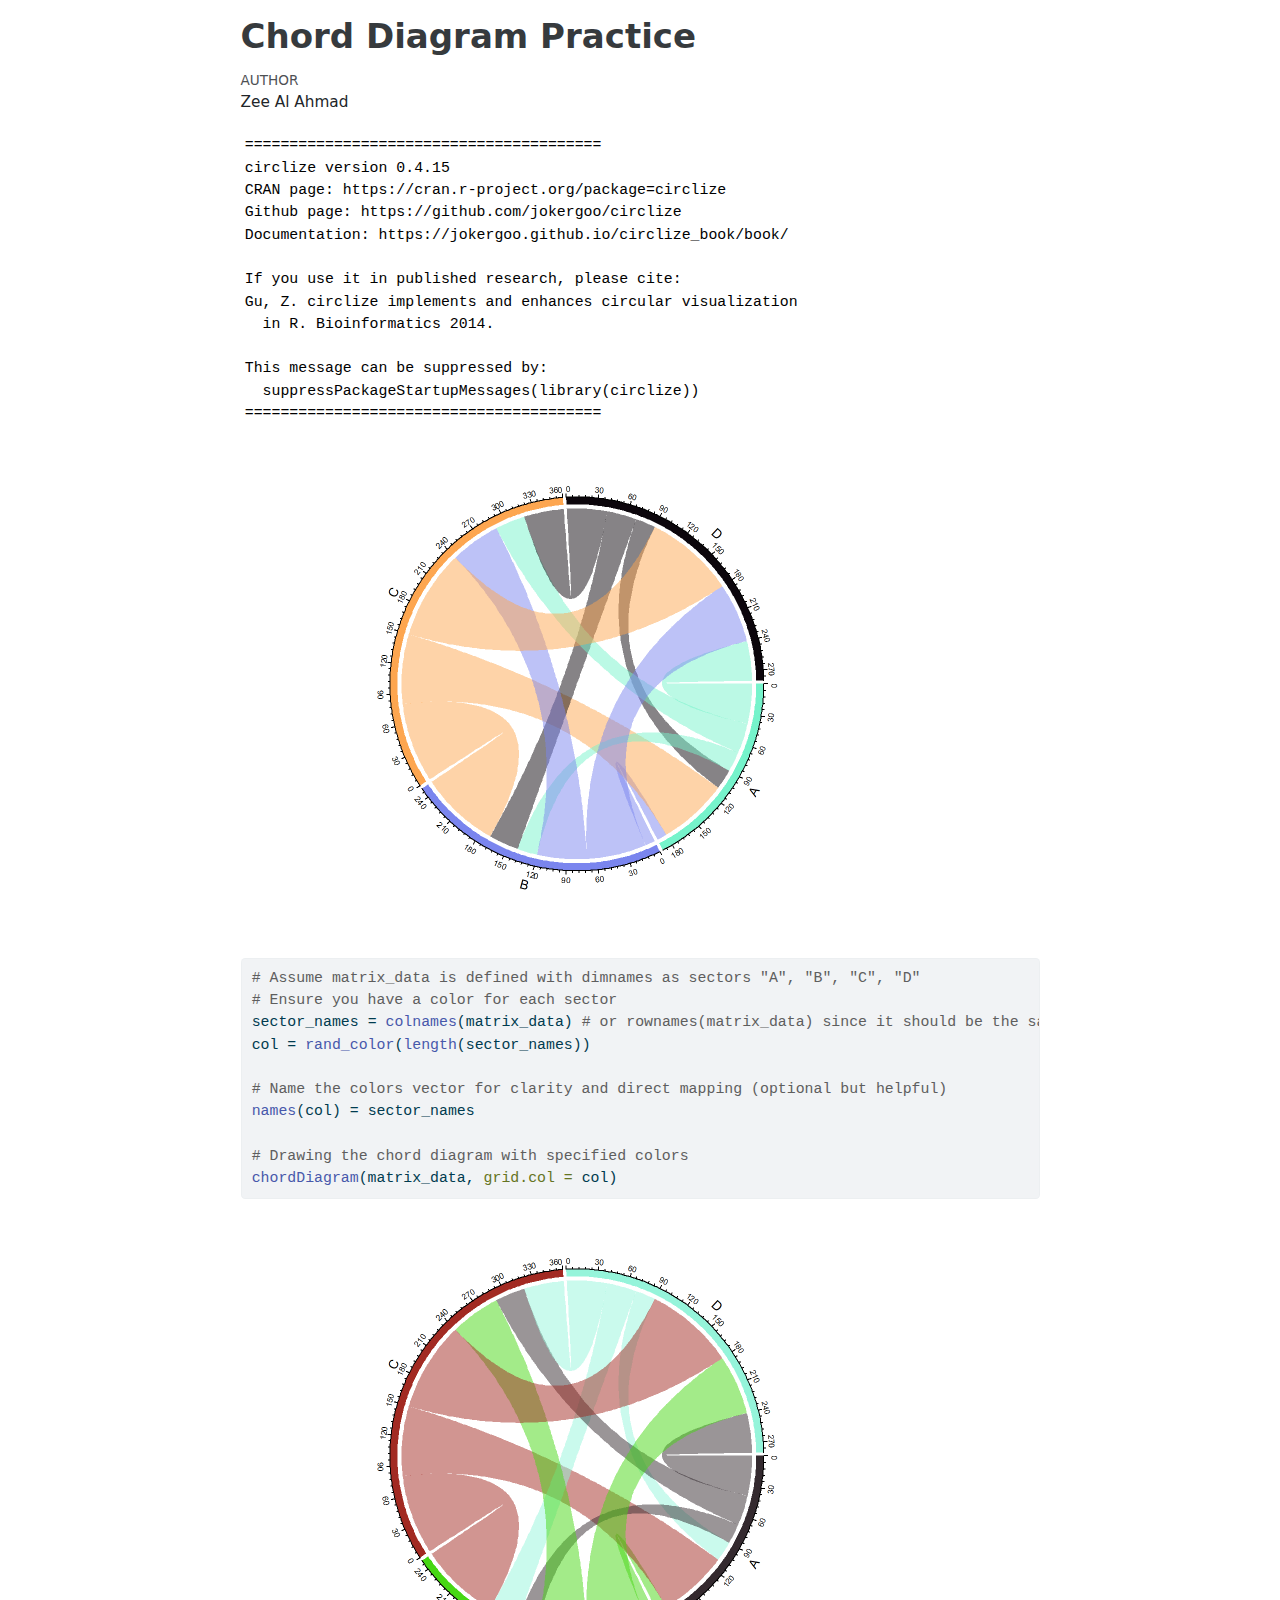
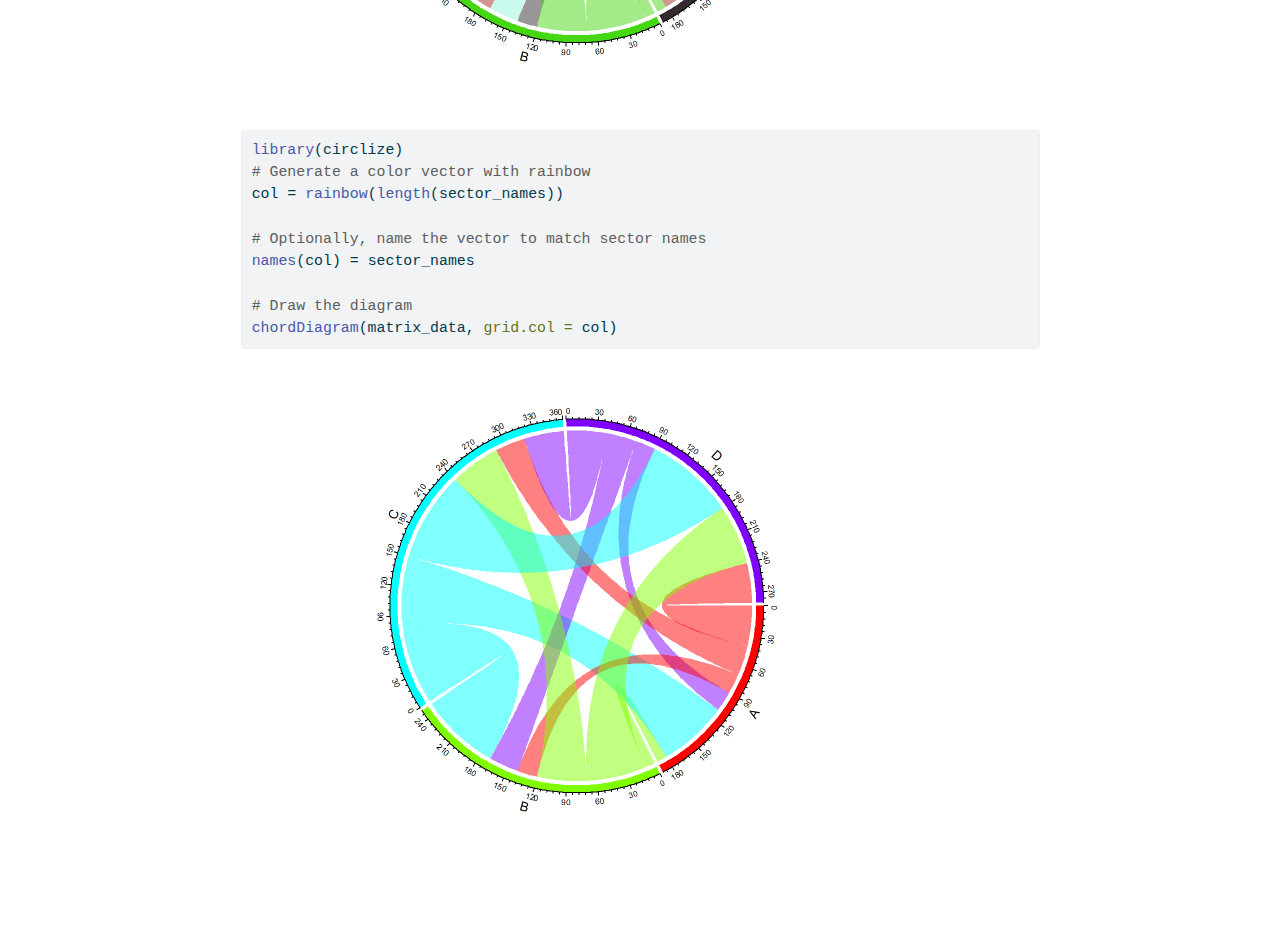
==== Chord Diagram Practice.html @ 1517ae0a "html thing." ====
<!DOCTYPE html>
<html xmlns="http://www.w3.org/1999/xhtml" lang="en" xml:lang="en"><head>

<meta charset="utf-8">
<meta name="generator" content="quarto-1.3.450">

<meta name="viewport" content="width=device-width, initial-scale=1.0, user-scalable=yes">

<meta name="author" content="Zee Al Ahmad">

<title>Chord Diagram Practice</title>
<style>
code{white-space: pre-wrap;}
span.smallcaps{font-variant: small-caps;}
div.columns{display: flex; gap: min(4vw, 1.5em);}
div.column{flex: auto; overflow-x: auto;}
div.hanging-indent{margin-left: 1.5em; text-indent: -1.5em;}
ul.task-list{list-style: none;}
ul.task-list li input[type="checkbox"] {
  width: 0.8em;
  margin: 0 0.8em 0.2em -1em; /* quarto-specific, see https://github.com/quarto-dev/quarto-cli/issues/4556 */ 
  vertical-align: middle;
}
/* CSS for syntax highlighting */
pre > code.sourceCode { white-space: pre; position: relative; }
pre > code.sourceCode > span { display: inline-block; line-height: 1.25; }
pre > code.sourceCode > span:empty { height: 1.2em; }
.sourceCode { overflow: visible; }
code.sourceCode > span { color: inherit; text-decoration: inherit; }
div.sourceCode { margin: 1em 0; }
pre.sourceCode { margin: 0; }
@media screen {
div.sourceCode { overflow: auto; }
}
@media print {
pre > code.sourceCode { white-space: pre-wrap; }
pre > code.sourceCode > span { text-indent: -5em; padding-left: 5em; }
}
pre.numberSource code
  { counter-reset: source-line 0; }
pre.numberSource code > span
  { position: relative; left: -4em; counter-increment: source-line; }
pre.numberSource code > span > a:first-child::before
  { content: counter(source-line);
    position: relative; left: -1em; text-align: right; vertical-align: baseline;
    border: none; display: inline-block;
    -webkit-touch-callout: none; -webkit-user-select: none;
    -khtml-user-select: none; -moz-user-select: none;
    -ms-user-select: none; user-select: none;
    padding: 0 4px; width: 4em;
  }
pre.numberSource { margin-left: 3em;  padding-left: 4px; }
div.sourceCode
  {   }
@media screen {
pre > code.sourceCode > span > a:first-child::before { text-decoration: underline; }
}
</style>


<script src="Chord Diagram Practice_files/libs/clipboard/clipboard.min.js"></script>
<script src="Chord Diagram Practice_files/libs/quarto-html/quarto.js"></script>
<script src="Chord Diagram Practice_files/libs/quarto-html/popper.min.js"></script>
<script src="Chord Diagram Practice_files/libs/quarto-html/tippy.umd.min.js"></script>
<script src="Chord Diagram Practice_files/libs/quarto-html/anchor.min.js"></script>
<link href="Chord Diagram Practice_files/libs/quarto-html/tippy.css" rel="stylesheet">
<link href="Chord Diagram Practice_files/libs/quarto-html/quarto-syntax-highlighting.css" rel="stylesheet" id="quarto-text-highlighting-styles">
<script src="Chord Diagram Practice_files/libs/bootstrap/bootstrap.min.js"></script>
<link href="Chord Diagram Practice_files/libs/bootstrap/bootstrap-icons.css" rel="stylesheet">
<link href="Chord Diagram Practice_files/libs/bootstrap/bootstrap.min.css" rel="stylesheet" id="quarto-bootstrap" data-mode="light">


</head>

<body class="fullcontent">

<div id="quarto-content" class="page-columns page-rows-contents page-layout-article">

<main class="content" id="quarto-document-content">

<header id="title-block-header" class="quarto-title-block default">
<div class="quarto-title">
<h1 class="title">Chord Diagram Practice</h1>
</div>



<div class="quarto-title-meta">

    <div>
    <div class="quarto-title-meta-heading">Author</div>
    <div class="quarto-title-meta-contents">
             <p>Zee Al Ahmad </p>
          </div>
  </div>
    
  
    
  </div>
  

</header>

<div class="cell">
<div class="cell-output cell-output-stderr">
<pre><code>========================================
circlize version 0.4.15
CRAN page: https://cran.r-project.org/package=circlize
Github page: https://github.com/jokergoo/circlize
Documentation: https://jokergoo.github.io/circlize_book/book/

If you use it in published research, please cite:
Gu, Z. circlize implements and enhances circular visualization
  in R. Bioinformatics 2014.

This message can be suppressed by:
  suppressPackageStartupMessages(library(circlize))
========================================</code></pre>
</div>
<div class="cell-output-display">
<p><img src="Chord-Diagram-Practice_files/figure-html/unnamed-chunk-1-1.png" class="img-fluid" width="672"></p>
</div>
</div>
<div class="cell">
<div class="sourceCode cell-code" id="cb2"><pre class="sourceCode r code-with-copy"><code class="sourceCode r"><span id="cb2-1"><a href="#cb2-1" aria-hidden="true" tabindex="-1"></a><span class="co"># Assume matrix_data is defined with dimnames as sectors "A", "B", "C", "D"</span></span>
<span id="cb2-2"><a href="#cb2-2" aria-hidden="true" tabindex="-1"></a><span class="co"># Ensure you have a color for each sector</span></span>
<span id="cb2-3"><a href="#cb2-3" aria-hidden="true" tabindex="-1"></a>sector_names <span class="ot">=</span> <span class="fu">colnames</span>(matrix_data) <span class="co"># or rownames(matrix_data) since it should be the same</span></span>
<span id="cb2-4"><a href="#cb2-4" aria-hidden="true" tabindex="-1"></a>col <span class="ot">=</span> <span class="fu">rand_color</span>(<span class="fu">length</span>(sector_names))</span>
<span id="cb2-5"><a href="#cb2-5" aria-hidden="true" tabindex="-1"></a></span>
<span id="cb2-6"><a href="#cb2-6" aria-hidden="true" tabindex="-1"></a><span class="co"># Name the colors vector for clarity and direct mapping (optional but helpful)</span></span>
<span id="cb2-7"><a href="#cb2-7" aria-hidden="true" tabindex="-1"></a><span class="fu">names</span>(col) <span class="ot">=</span> sector_names</span>
<span id="cb2-8"><a href="#cb2-8" aria-hidden="true" tabindex="-1"></a></span>
<span id="cb2-9"><a href="#cb2-9" aria-hidden="true" tabindex="-1"></a><span class="co"># Drawing the chord diagram with specified colors</span></span>
<span id="cb2-10"><a href="#cb2-10" aria-hidden="true" tabindex="-1"></a><span class="fu">chordDiagram</span>(matrix_data, <span class="at">grid.col =</span> col)</span></code><button title="Copy to Clipboard" class="code-copy-button"><i class="bi"></i></button></pre></div>
<div class="cell-output-display">
<p><img src="Chord-Diagram-Practice_files/figure-html/unnamed-chunk-2-1.png" class="img-fluid" width="672"></p>
</div>
</div>
<div class="cell">
<div class="sourceCode cell-code" id="cb3"><pre class="sourceCode r code-with-copy"><code class="sourceCode r"><span id="cb3-1"><a href="#cb3-1" aria-hidden="true" tabindex="-1"></a><span class="fu">library</span>(circlize)</span>
<span id="cb3-2"><a href="#cb3-2" aria-hidden="true" tabindex="-1"></a><span class="co"># Generate a color vector with rainbow</span></span>
<span id="cb3-3"><a href="#cb3-3" aria-hidden="true" tabindex="-1"></a>col <span class="ot">=</span> <span class="fu">rainbow</span>(<span class="fu">length</span>(sector_names))</span>
<span id="cb3-4"><a href="#cb3-4" aria-hidden="true" tabindex="-1"></a></span>
<span id="cb3-5"><a href="#cb3-5" aria-hidden="true" tabindex="-1"></a><span class="co"># Optionally, name the vector to match sector names</span></span>
<span id="cb3-6"><a href="#cb3-6" aria-hidden="true" tabindex="-1"></a><span class="fu">names</span>(col) <span class="ot">=</span> sector_names</span>
<span id="cb3-7"><a href="#cb3-7" aria-hidden="true" tabindex="-1"></a></span>
<span id="cb3-8"><a href="#cb3-8" aria-hidden="true" tabindex="-1"></a><span class="co"># Draw the diagram</span></span>
<span id="cb3-9"><a href="#cb3-9" aria-hidden="true" tabindex="-1"></a><span class="fu">chordDiagram</span>(matrix_data, <span class="at">grid.col =</span> col)</span></code><button title="Copy to Clipboard" class="code-copy-button"><i class="bi"></i></button></pre></div>
<div class="cell-output-display">
<p><img src="Chord-Diagram-Practice_files/figure-html/unnamed-chunk-3-1.png" class="img-fluid" width="672"></p>
</div>
</div>

</main>
<!-- /main column -->
<script id="quarto-html-after-body" type="application/javascript">
window.document.addEventListener("DOMContentLoaded", function (event) {
  const toggleBodyColorMode = (bsSheetEl) => {
    const mode = bsSheetEl.getAttribute("data-mode");
    const bodyEl = window.document.querySelector("body");
    if (mode === "dark") {
      bodyEl.classList.add("quarto-dark");
      bodyEl.classList.remove("quarto-light");
    } else {
      bodyEl.classList.add("quarto-light");
      bodyEl.classList.remove("quarto-dark");
    }
  }
  const toggleBodyColorPrimary = () => {
    const bsSheetEl = window.document.querySelector("link#quarto-bootstrap");
    if (bsSheetEl) {
      toggleBodyColorMode(bsSheetEl);
    }
  }
  toggleBodyColorPrimary();  
  const icon = "";
  const anchorJS = new window.AnchorJS();
  anchorJS.options = {
    placement: 'right',
    icon: icon
  };
  anchorJS.add('.anchored');
  const isCodeAnnotation = (el) => {
    for (const clz of el.classList) {
      if (clz.startsWith('code-annotation-')) {                     
        return true;
      }
    }
    return false;
  }
  const clipboard = new window.ClipboardJS('.code-copy-button', {
    text: function(trigger) {
      const codeEl = trigger.previousElementSibling.cloneNode(true);
      for (const childEl of codeEl.children) {
        if (isCodeAnnotation(childEl)) {
          childEl.remove();
        }
      }
      return codeEl.innerText;
    }
  });
  clipboard.on('success', function(e) {
    // button target
    const button = e.trigger;
    // don't keep focus
    button.blur();
    // flash "checked"
    button.classList.add('code-copy-button-checked');
    var currentTitle = button.getAttribute("title");
    button.setAttribute("title", "Copied!");
    let tooltip;
    if (window.bootstrap) {
      button.setAttribute("data-bs-toggle", "tooltip");
      button.setAttribute("data-bs-placement", "left");
      button.setAttribute("data-bs-title", "Copied!");
      tooltip = new bootstrap.Tooltip(button, 
        { trigger: "manual", 
          customClass: "code-copy-button-tooltip",
          offset: [0, -8]});
      tooltip.show();    
    }
    setTimeout(function() {
      if (tooltip) {
        tooltip.hide();
        button.removeAttribute("data-bs-title");
        button.removeAttribute("data-bs-toggle");
        button.removeAttribute("data-bs-placement");
      }
      button.setAttribute("title", currentTitle);
      button.classList.remove('code-copy-button-checked');
    }, 1000);
    // clear code selection
    e.clearSelection();
  });
  function tippyHover(el, contentFn) {
    const config = {
      allowHTML: true,
      content: contentFn,
      maxWidth: 500,
      delay: 100,
      arrow: false,
      appendTo: function(el) {
          return el.parentElement;
      },
      interactive: true,
      interactiveBorder: 10,
      theme: 'quarto',
      placement: 'bottom-start'
    };
    window.tippy(el, config); 
  }
  const noterefs = window.document.querySelectorAll('a[role="doc-noteref"]');
  for (var i=0; i<noterefs.length; i++) {
    const ref = noterefs[i];
    tippyHover(ref, function() {
      // use id or data attribute instead here
      let href = ref.getAttribute('data-footnote-href') || ref.getAttribute('href');
      try { href = new URL(href).hash; } catch {}
      const id = href.replace(/^#\/?/, "");
      const note = window.document.getElementById(id);
      return note.innerHTML;
    });
  }
      let selectedAnnoteEl;
      const selectorForAnnotation = ( cell, annotation) => {
        let cellAttr = 'data-code-cell="' + cell + '"';
        let lineAttr = 'data-code-annotation="' +  annotation + '"';
        const selector = 'span[' + cellAttr + '][' + lineAttr + ']';
        return selector;
      }
      const selectCodeLines = (annoteEl) => {
        const doc = window.document;
        const targetCell = annoteEl.getAttribute("data-target-cell");
        const targetAnnotation = annoteEl.getAttribute("data-target-annotation");
        const annoteSpan = window.document.querySelector(selectorForAnnotation(targetCell, targetAnnotation));
        const lines = annoteSpan.getAttribute("data-code-lines").split(",");
        const lineIds = lines.map((line) => {
          return targetCell + "-" + line;
        })
        let top = null;
        let height = null;
        let parent = null;
        if (lineIds.length > 0) {
            //compute the position of the single el (top and bottom and make a div)
            const el = window.document.getElementById(lineIds[0]);
            top = el.offsetTop;
            height = el.offsetHeight;
            parent = el.parentElement.parentElement;
          if (lineIds.length > 1) {
            const lastEl = window.document.getElementById(lineIds[lineIds.length - 1]);
            const bottom = lastEl.offsetTop + lastEl.offsetHeight;
            height = bottom - top;
          }
          if (top !== null && height !== null && parent !== null) {
            // cook up a div (if necessary) and position it 
            let div = window.document.getElementById("code-annotation-line-highlight");
            if (div === null) {
              div = window.document.createElement("div");
              div.setAttribute("id", "code-annotation-line-highlight");
              div.style.position = 'absolute';
              parent.appendChild(div);
            }
            div.style.top = top - 2 + "px";
            div.style.height = height + 4 + "px";
            let gutterDiv = window.document.getElementById("code-annotation-line-highlight-gutter");
            if (gutterDiv === null) {
              gutterDiv = window.document.createElement("div");
              gutterDiv.setAttribute("id", "code-annotation-line-highlight-gutter");
              gutterDiv.style.position = 'absolute';
              const codeCell = window.document.getElementById(targetCell);
              const gutter = codeCell.querySelector('.code-annotation-gutter');
              gutter.appendChild(gutterDiv);
            }
            gutterDiv.style.top = top - 2 + "px";
            gutterDiv.style.height = height + 4 + "px";
          }
          selectedAnnoteEl = annoteEl;
        }
      };
      const unselectCodeLines = () => {
        const elementsIds = ["code-annotation-line-highlight", "code-annotation-line-highlight-gutter"];
        elementsIds.forEach((elId) => {
          const div = window.document.getElementById(elId);
          if (div) {
            div.remove();
          }
        });
        selectedAnnoteEl = undefined;
      };
      // Attach click handler to the DT
      const annoteDls = window.document.querySelectorAll('dt[data-target-cell]');
      for (const annoteDlNode of annoteDls) {
        annoteDlNode.addEventListener('click', (event) => {
          const clickedEl = event.target;
          if (clickedEl !== selectedAnnoteEl) {
            unselectCodeLines();
            const activeEl = window.document.querySelector('dt[data-target-cell].code-annotation-active');
            if (activeEl) {
              activeEl.classList.remove('code-annotation-active');
            }
            selectCodeLines(clickedEl);
            clickedEl.classList.add('code-annotation-active');
          } else {
            // Unselect the line
            unselectCodeLines();
            clickedEl.classList.remove('code-annotation-active');
          }
        });
      }
  const findCites = (el) => {
    const parentEl = el.parentElement;
    if (parentEl) {
      const cites = parentEl.dataset.cites;
      if (cites) {
        return {
          el,
          cites: cites.split(' ')
        };
      } else {
        return findCites(el.parentElement)
      }
    } else {
      return undefined;
    }
  };
  var bibliorefs = window.document.querySelectorAll('a[role="doc-biblioref"]');
  for (var i=0; i<bibliorefs.length; i++) {
    const ref = bibliorefs[i];
    const citeInfo = findCites(ref);
    if (citeInfo) {
      tippyHover(citeInfo.el, function() {
        var popup = window.document.createElement('div');
        citeInfo.cites.forEach(function(cite) {
          var citeDiv = window.document.createElement('div');
          citeDiv.classList.add('hanging-indent');
          citeDiv.classList.add('csl-entry');
          var biblioDiv = window.document.getElementById('ref-' + cite);
          if (biblioDiv) {
            citeDiv.innerHTML = biblioDiv.innerHTML;
          }
          popup.appendChild(citeDiv);
        });
        return popup.innerHTML;
      });
    }
  }
});
</script>
</div> <!-- /content -->



</body></html>
---- Chord Diagram Practice_files/libs/quarto-html/tippy.css ----
.tippy-box[data-animation=fade][data-state=hidden]{opacity:0}[data-tippy-root]{max-width:calc(100vw - 10px)}.tippy-box{position:relative;background-color:#333;color:#fff;border-radius:4px;font-size:14px;line-height:1.4;white-space:normal;outline:0;transition-property:transform,visibility,opacity}.tippy-box[data-placement^=top]>.tippy-arrow{bottom:0}.tippy-box[data-placement^=top]>.tippy-arrow:before{bottom:-7px;left:0;border-width:8px 8px 0;border-top-color:initial;transform-origin:center top}.tippy-box[data-placement^=bottom]>.tippy-arrow{top:0}.tippy-box[data-placement^=bottom]>.tippy-arrow:before{top:-7px;left:0;border-width:0 8px 8px;border-bottom-color:initial;transform-origin:center bottom}.tippy-box[data-placement^=left]>.tippy-arrow{right:0}.tippy-box[data-placement^=left]>.tippy-arrow:before{border-width:8px 0 8px 8px;border-left-color:initial;right:-7px;transform-origin:center left}.tippy-box[data-placement^=right]>.tippy-arrow{left:0}.tippy-box[data-placement^=right]>.tippy-arrow:before{left:-7px;border-width:8px 8px 8px 0;border-right-color:initial;transform-origin:center right}.tippy-box[data-inertia][data-state=visible]{transition-timing-function:cubic-bezier(.54,1.5,.38,1.11)}.tippy-arrow{width:16px;height:16px;color:#333}.tippy-arrow:before{content:"";position:absolute;border-color:transparent;border-style:solid}.tippy-content{position:relative;padding:5px 9px;z-index:1}
---- Chord Diagram Practice_files/libs/quarto-html/quarto-syntax-highlighting.css ----
/* quarto syntax highlight colors */
:root {
  --quarto-hl-ot-color: #003B4F;
  --quarto-hl-at-color: #657422;
  --quarto-hl-ss-color: #20794D;
  --quarto-hl-an-color: #5E5E5E;
  --quarto-hl-fu-color: #4758AB;
  --quarto-hl-st-color: #20794D;
  --quarto-hl-cf-color: #003B4F;
  --quarto-hl-op-color: #5E5E5E;
  --quarto-hl-er-color: #AD0000;
  --quarto-hl-bn-color: #AD0000;
  --quarto-hl-al-color: #AD0000;
  --quarto-hl-va-color: #111111;
  --quarto-hl-bu-color: inherit;
  --quarto-hl-ex-color: inherit;
  --quarto-hl-pp-color: #AD0000;
  --quarto-hl-in-color: #5E5E5E;
  --quarto-hl-vs-color: #20794D;
  --quarto-hl-wa-color: #5E5E5E;
  --quarto-hl-do-color: #5E5E5E;
  --quarto-hl-im-color: #00769E;
  --quarto-hl-ch-color: #20794D;
  --quarto-hl-dt-color: #AD0000;
  --quarto-hl-fl-color: #AD0000;
  --quarto-hl-co-color: #5E5E5E;
  --quarto-hl-cv-color: #5E5E5E;
  --quarto-hl-cn-color: #8f5902;
  --quarto-hl-sc-color: #5E5E5E;
  --quarto-hl-dv-color: #AD0000;
  --quarto-hl-kw-color: #003B4F;
}

/* other quarto variables */
:root {
  --quarto-font-monospace: SFMono-Regular, Menlo, Monaco, Consolas, "Liberation Mono", "Courier New", monospace;
}

pre > code.sourceCode > span {
  color: #003B4F;
}

code span {
  color: #003B4F;
}

code.sourceCode > span {
  color: #003B4F;
}

div.sourceCode,
div.sourceCode pre.sourceCode {
  color: #003B4F;
}

code span.ot {
  color: #003B4F;
  font-style: inherit;
}

code span.at {
  color: #657422;
  font-style: inherit;
}

code span.ss {
  color: #20794D;
  font-style: inherit;
}

code span.an {
  color: #5E5E5E;
  font-style: inherit;
}

code span.fu {
  color: #4758AB;
  font-style: inherit;
}

code span.st {
  color: #20794D;
  font-style: inherit;
}

code span.cf {
  color: #003B4F;
  font-style: inherit;
}

code span.op {
  color: #5E5E5E;
  font-style: inherit;
}

code span.er {
  color: #AD0000;
  font-style: inherit;
}

code span.bn {
  color: #AD0000;
  font-style: inherit;
}

code span.al {
  color: #AD0000;
  font-style: inherit;
}

code span.va {
  color: #111111;
  font-style: inherit;
}

code span.bu {
  font-style: inherit;
}

code span.ex {
  font-style: inherit;
}

code span.pp {
  color: #AD0000;
  font-style: inherit;
}

code span.in {
  color: #5E5E5E;
  font-style: inherit;
}

code span.vs {
  color: #20794D;
  font-style: inherit;
}

code span.wa {
  color: #5E5E5E;
  font-style: italic;
}

code span.do {
  color: #5E5E5E;
  font-style: italic;
}

code span.im {
  color: #00769E;
  font-style: inherit;
}

code span.ch {
  color: #20794D;
  font-style: inherit;
}

code span.dt {
  color: #AD0000;
  font-style: inherit;
}

code span.fl {
  color: #AD0000;
  font-style: inherit;
}

code span.co {
  color: #5E5E5E;
  font-style: inherit;
}

code span.cv {
  color: #5E5E5E;
  font-style: italic;
}

code span.cn {
  color: #8f5902;
  font-style: inherit;
}

code span.sc {
  color: #5E5E5E;
  font-style: inherit;
}

code span.dv {
  color: #AD0000;
  font-style: inherit;
}

code span.kw {
  color: #003B4F;
  font-style: inherit;
}

.prevent-inlining {
  content: "</";
}

/*# sourceMappingURL=debc5d5d77c3f9108843748ff7464032.css.map */
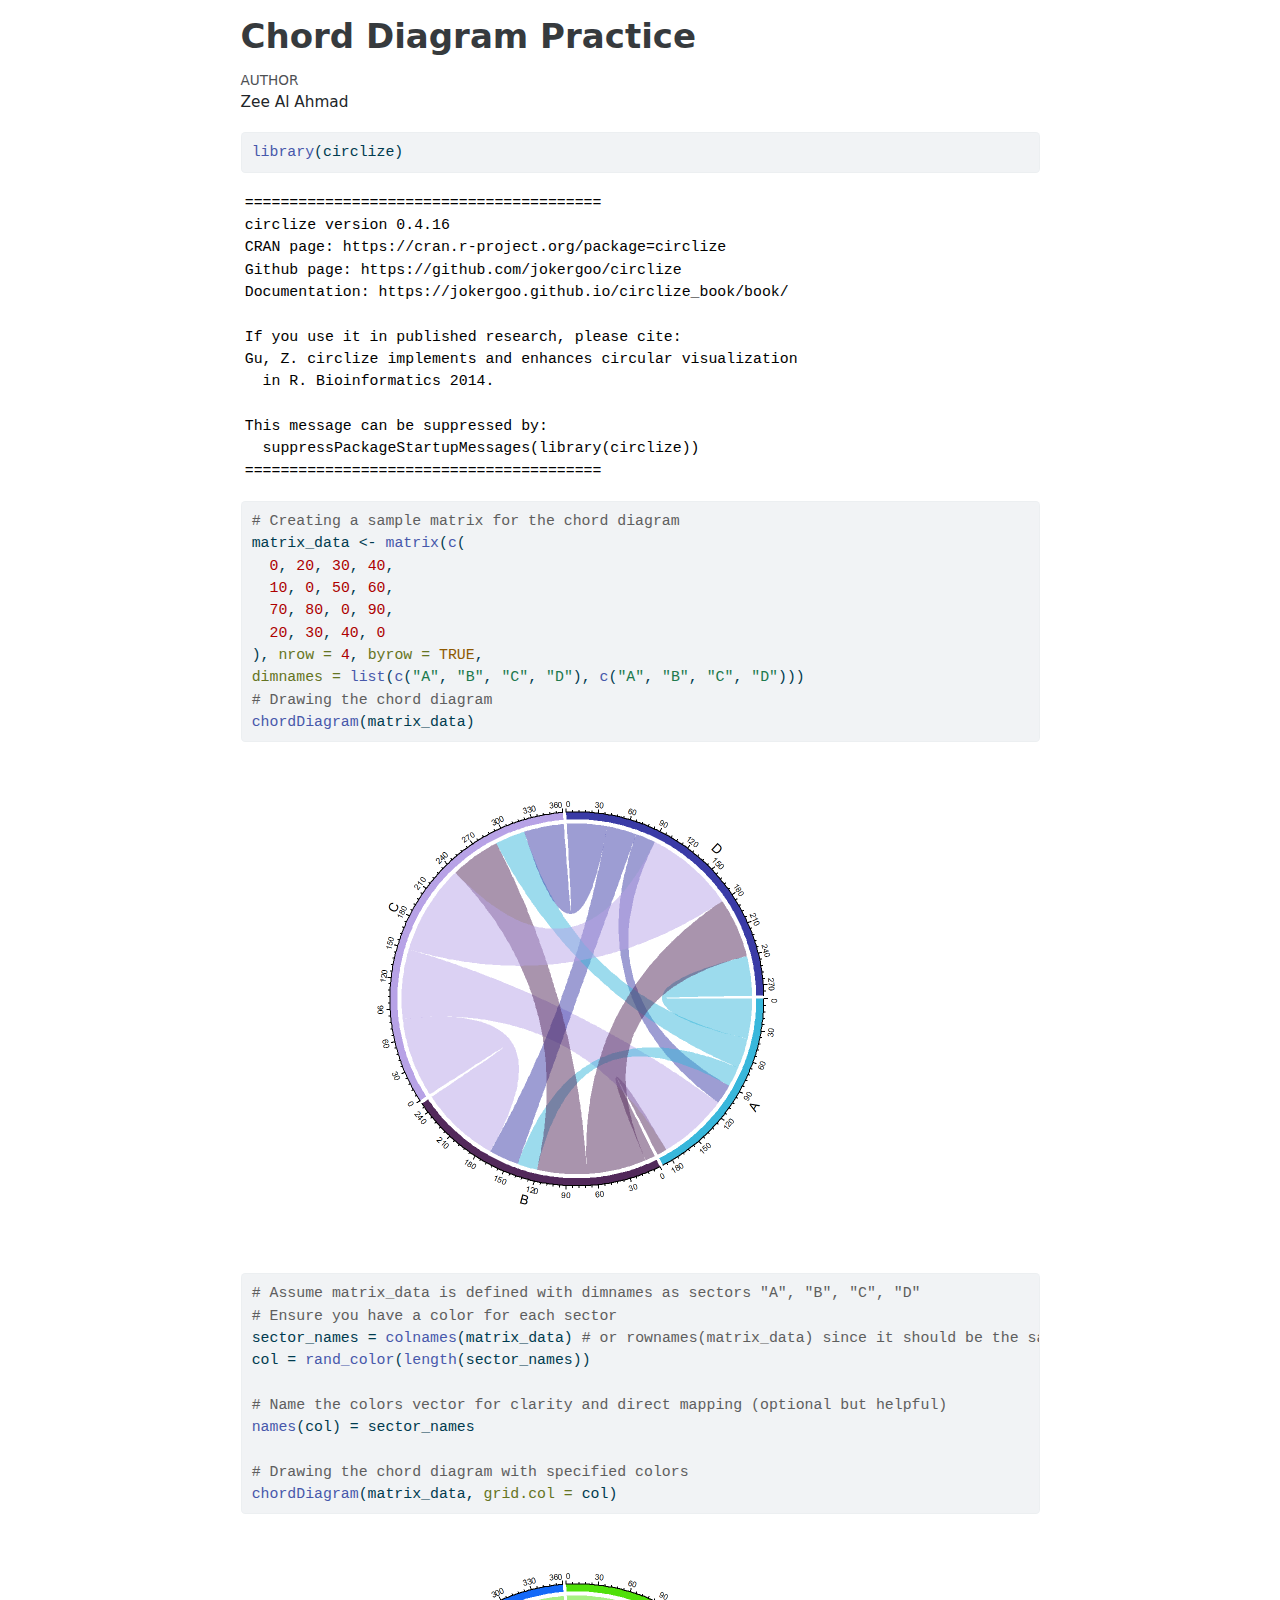
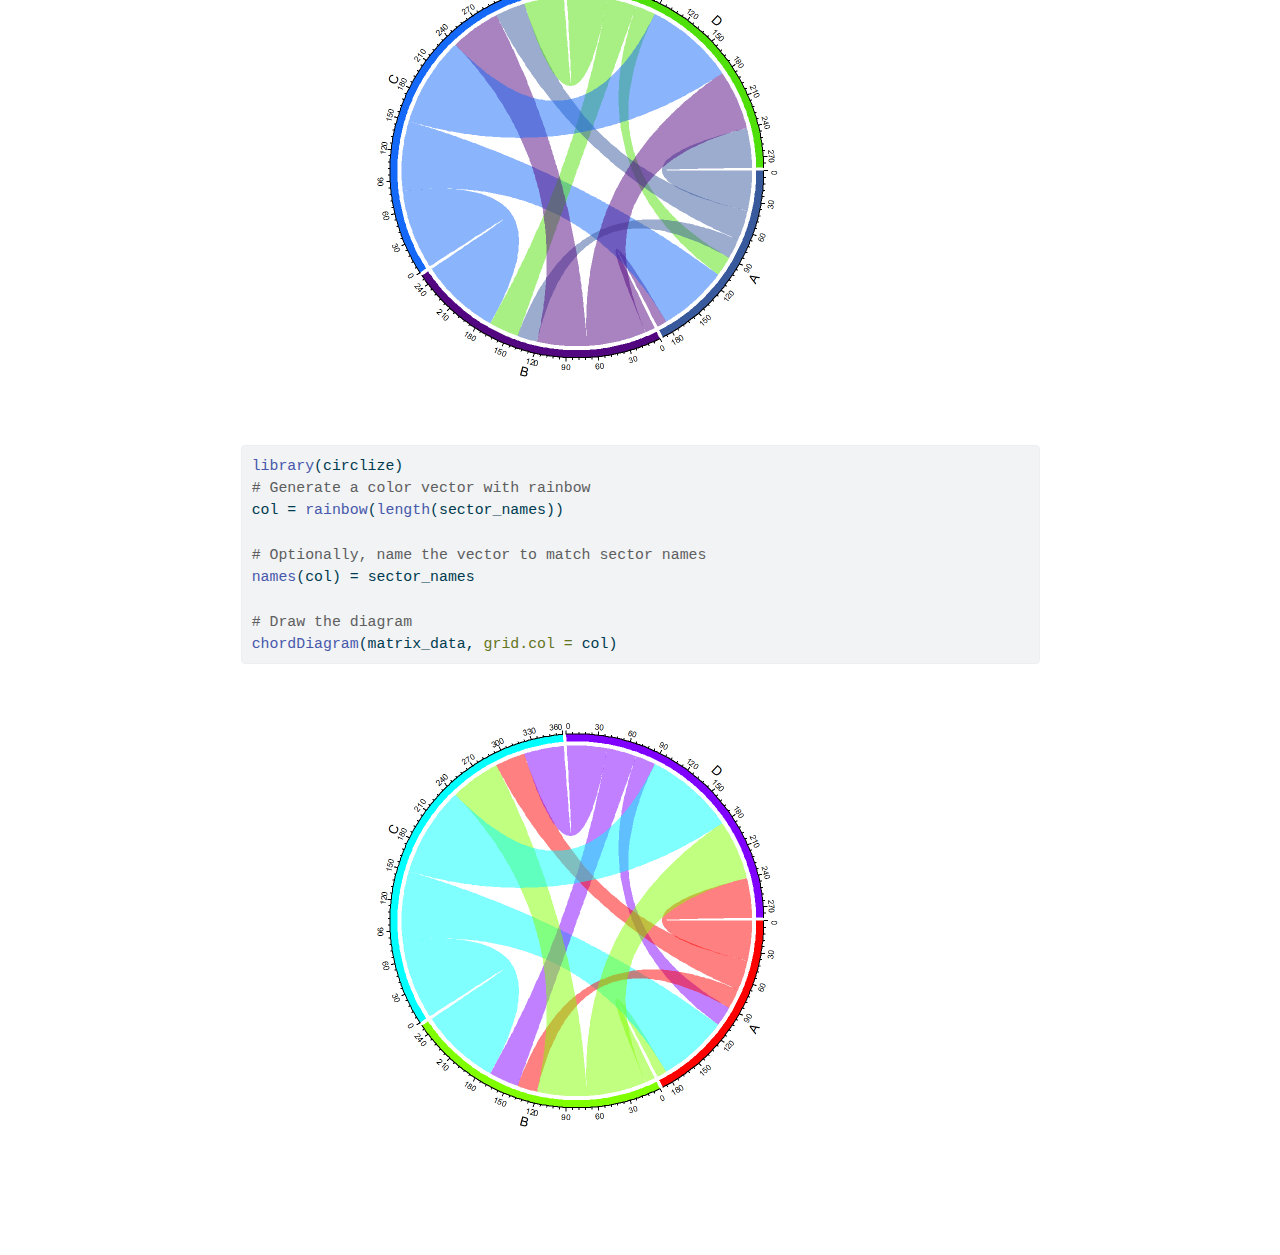
==== commit 78becf5c: "chord diagram files" ====
--- a/Chord Diagram Practice.html
+++ b/Chord Diagram Practice.html
@@ -102,9 +102,10 @@
 </header>
 
 <div class="cell">
+<div class="sourceCode cell-code" id="cb1"><pre class="sourceCode r code-with-copy"><code class="sourceCode r"><span id="cb1-1"><a href="#cb1-1" aria-hidden="true" tabindex="-1"></a><span class="fu">library</span>(circlize)</span></code><button title="Copy to Clipboard" class="code-copy-button"><i class="bi"></i></button></pre></div>
 <div class="cell-output cell-output-stderr">
 <pre><code>========================================
-circlize version 0.4.15
+circlize version 0.4.16
 CRAN page: https://cran.r-project.org/package=circlize
 Github page: https://github.com/jokergoo/circlize
 Documentation: https://jokergoo.github.io/circlize_book/book/
@@ -117,35 +118,45 @@
   suppressPackageStartupMessages(library(circlize))
 ========================================</code></pre>
 </div>
+<div class="sourceCode cell-code" id="cb3"><pre class="sourceCode r code-with-copy"><code class="sourceCode r"><span id="cb3-1"><a href="#cb3-1" aria-hidden="true" tabindex="-1"></a><span class="co"># Creating a sample matrix for the chord diagram</span></span>
+<span id="cb3-2"><a href="#cb3-2" aria-hidden="true" tabindex="-1"></a>matrix_data <span class="ot">&lt;-</span> <span class="fu">matrix</span>(<span class="fu">c</span>(</span>
+<span id="cb3-3"><a href="#cb3-3" aria-hidden="true" tabindex="-1"></a>  <span class="dv">0</span>, <span class="dv">20</span>, <span class="dv">30</span>, <span class="dv">40</span>,</span>
+<span id="cb3-4"><a href="#cb3-4" aria-hidden="true" tabindex="-1"></a>  <span class="dv">10</span>, <span class="dv">0</span>, <span class="dv">50</span>, <span class="dv">60</span>,</span>
+<span id="cb3-5"><a href="#cb3-5" aria-hidden="true" tabindex="-1"></a>  <span class="dv">70</span>, <span class="dv">80</span>, <span class="dv">0</span>, <span class="dv">90</span>,</span>
+<span id="cb3-6"><a href="#cb3-6" aria-hidden="true" tabindex="-1"></a>  <span class="dv">20</span>, <span class="dv">30</span>, <span class="dv">40</span>, <span class="dv">0</span></span>
+<span id="cb3-7"><a href="#cb3-7" aria-hidden="true" tabindex="-1"></a>), <span class="at">nrow =</span> <span class="dv">4</span>, <span class="at">byrow =</span> <span class="cn">TRUE</span>, </span>
+<span id="cb3-8"><a href="#cb3-8" aria-hidden="true" tabindex="-1"></a><span class="at">dimnames =</span> <span class="fu">list</span>(<span class="fu">c</span>(<span class="st">"A"</span>, <span class="st">"B"</span>, <span class="st">"C"</span>, <span class="st">"D"</span>), <span class="fu">c</span>(<span class="st">"A"</span>, <span class="st">"B"</span>, <span class="st">"C"</span>, <span class="st">"D"</span>)))</span>
+<span id="cb3-9"><a href="#cb3-9" aria-hidden="true" tabindex="-1"></a><span class="co"># Drawing the chord diagram</span></span>
+<span id="cb3-10"><a href="#cb3-10" aria-hidden="true" tabindex="-1"></a><span class="fu">chordDiagram</span>(matrix_data)</span></code><button title="Copy to Clipboard" class="code-copy-button"><i class="bi"></i></button></pre></div>
 <div class="cell-output-display">
 <p><img src="Chord-Diagram-Practice_files/figure-html/unnamed-chunk-1-1.png" class="img-fluid" width="672"></p>
 </div>
 </div>
 <div class="cell">
-<div class="sourceCode cell-code" id="cb2"><pre class="sourceCode r code-with-copy"><code class="sourceCode r"><span id="cb2-1"><a href="#cb2-1" aria-hidden="true" tabindex="-1"></a><span class="co"># Assume matrix_data is defined with dimnames as sectors "A", "B", "C", "D"</span></span>
-<span id="cb2-2"><a href="#cb2-2" aria-hidden="true" tabindex="-1"></a><span class="co"># Ensure you have a color for each sector</span></span>
-<span id="cb2-3"><a href="#cb2-3" aria-hidden="true" tabindex="-1"></a>sector_names <span class="ot">=</span> <span class="fu">colnames</span>(matrix_data) <span class="co"># or rownames(matrix_data) since it should be the same</span></span>
-<span id="cb2-4"><a href="#cb2-4" aria-hidden="true" tabindex="-1"></a>col <span class="ot">=</span> <span class="fu">rand_color</span>(<span class="fu">length</span>(sector_names))</span>
-<span id="cb2-5"><a href="#cb2-5" aria-hidden="true" tabindex="-1"></a></span>
-<span id="cb2-6"><a href="#cb2-6" aria-hidden="true" tabindex="-1"></a><span class="co"># Name the colors vector for clarity and direct mapping (optional but helpful)</span></span>
-<span id="cb2-7"><a href="#cb2-7" aria-hidden="true" tabindex="-1"></a><span class="fu">names</span>(col) <span class="ot">=</span> sector_names</span>
-<span id="cb2-8"><a href="#cb2-8" aria-hidden="true" tabindex="-1"></a></span>
-<span id="cb2-9"><a href="#cb2-9" aria-hidden="true" tabindex="-1"></a><span class="co"># Drawing the chord diagram with specified colors</span></span>
-<span id="cb2-10"><a href="#cb2-10" aria-hidden="true" tabindex="-1"></a><span class="fu">chordDiagram</span>(matrix_data, <span class="at">grid.col =</span> col)</span></code><button title="Copy to Clipboard" class="code-copy-button"><i class="bi"></i></button></pre></div>
+<div class="sourceCode cell-code" id="cb4"><pre class="sourceCode r code-with-copy"><code class="sourceCode r"><span id="cb4-1"><a href="#cb4-1" aria-hidden="true" tabindex="-1"></a><span class="co"># Assume matrix_data is defined with dimnames as sectors "A", "B", "C", "D"</span></span>
+<span id="cb4-2"><a href="#cb4-2" aria-hidden="true" tabindex="-1"></a><span class="co"># Ensure you have a color for each sector</span></span>
+<span id="cb4-3"><a href="#cb4-3" aria-hidden="true" tabindex="-1"></a>sector_names <span class="ot">=</span> <span class="fu">colnames</span>(matrix_data) <span class="co"># or rownames(matrix_data) since it should be the same</span></span>
+<span id="cb4-4"><a href="#cb4-4" aria-hidden="true" tabindex="-1"></a>col <span class="ot">=</span> <span class="fu">rand_color</span>(<span class="fu">length</span>(sector_names))</span>
+<span id="cb4-5"><a href="#cb4-5" aria-hidden="true" tabindex="-1"></a></span>
+<span id="cb4-6"><a href="#cb4-6" aria-hidden="true" tabindex="-1"></a><span class="co"># Name the colors vector for clarity and direct mapping (optional but helpful)</span></span>
+<span id="cb4-7"><a href="#cb4-7" aria-hidden="true" tabindex="-1"></a><span class="fu">names</span>(col) <span class="ot">=</span> sector_names</span>
+<span id="cb4-8"><a href="#cb4-8" aria-hidden="true" tabindex="-1"></a></span>
+<span id="cb4-9"><a href="#cb4-9" aria-hidden="true" tabindex="-1"></a><span class="co"># Drawing the chord diagram with specified colors</span></span>
+<span id="cb4-10"><a href="#cb4-10" aria-hidden="true" tabindex="-1"></a><span class="fu">chordDiagram</span>(matrix_data, <span class="at">grid.col =</span> col)</span></code><button title="Copy to Clipboard" class="code-copy-button"><i class="bi"></i></button></pre></div>
 <div class="cell-output-display">
 <p><img src="Chord-Diagram-Practice_files/figure-html/unnamed-chunk-2-1.png" class="img-fluid" width="672"></p>
 </div>
 </div>
 <div class="cell">
-<div class="sourceCode cell-code" id="cb3"><pre class="sourceCode r code-with-copy"><code class="sourceCode r"><span id="cb3-1"><a href="#cb3-1" aria-hidden="true" tabindex="-1"></a><span class="fu">library</span>(circlize)</span>
-<span id="cb3-2"><a href="#cb3-2" aria-hidden="true" tabindex="-1"></a><span class="co"># Generate a color vector with rainbow</span></span>
-<span id="cb3-3"><a href="#cb3-3" aria-hidden="true" tabindex="-1"></a>col <span class="ot">=</span> <span class="fu">rainbow</span>(<span class="fu">length</span>(sector_names))</span>
-<span id="cb3-4"><a href="#cb3-4" aria-hidden="true" tabindex="-1"></a></span>
-<span id="cb3-5"><a href="#cb3-5" aria-hidden="true" tabindex="-1"></a><span class="co"># Optionally, name the vector to match sector names</span></span>
-<span id="cb3-6"><a href="#cb3-6" aria-hidden="true" tabindex="-1"></a><span class="fu">names</span>(col) <span class="ot">=</span> sector_names</span>
-<span id="cb3-7"><a href="#cb3-7" aria-hidden="true" tabindex="-1"></a></span>
-<span id="cb3-8"><a href="#cb3-8" aria-hidden="true" tabindex="-1"></a><span class="co"># Draw the diagram</span></span>
-<span id="cb3-9"><a href="#cb3-9" aria-hidden="true" tabindex="-1"></a><span class="fu">chordDiagram</span>(matrix_data, <span class="at">grid.col =</span> col)</span></code><button title="Copy to Clipboard" class="code-copy-button"><i class="bi"></i></button></pre></div>
+<div class="sourceCode cell-code" id="cb5"><pre class="sourceCode r code-with-copy"><code class="sourceCode r"><span id="cb5-1"><a href="#cb5-1" aria-hidden="true" tabindex="-1"></a><span class="fu">library</span>(circlize)</span>
+<span id="cb5-2"><a href="#cb5-2" aria-hidden="true" tabindex="-1"></a><span class="co"># Generate a color vector with rainbow</span></span>
+<span id="cb5-3"><a href="#cb5-3" aria-hidden="true" tabindex="-1"></a>col <span class="ot">=</span> <span class="fu">rainbow</span>(<span class="fu">length</span>(sector_names))</span>
+<span id="cb5-4"><a href="#cb5-4" aria-hidden="true" tabindex="-1"></a></span>
+<span id="cb5-5"><a href="#cb5-5" aria-hidden="true" tabindex="-1"></a><span class="co"># Optionally, name the vector to match sector names</span></span>
+<span id="cb5-6"><a href="#cb5-6" aria-hidden="true" tabindex="-1"></a><span class="fu">names</span>(col) <span class="ot">=</span> sector_names</span>
+<span id="cb5-7"><a href="#cb5-7" aria-hidden="true" tabindex="-1"></a></span>
+<span id="cb5-8"><a href="#cb5-8" aria-hidden="true" tabindex="-1"></a><span class="co"># Draw the diagram</span></span>
+<span id="cb5-9"><a href="#cb5-9" aria-hidden="true" tabindex="-1"></a><span class="fu">chordDiagram</span>(matrix_data, <span class="at">grid.col =</span> col)</span></code><button title="Copy to Clipboard" class="code-copy-button"><i class="bi"></i></button></pre></div>
 <div class="cell-output-display">
 <p><img src="Chord-Diagram-Practice_files/figure-html/unnamed-chunk-3-1.png" class="img-fluid" width="672"></p>
 </div>
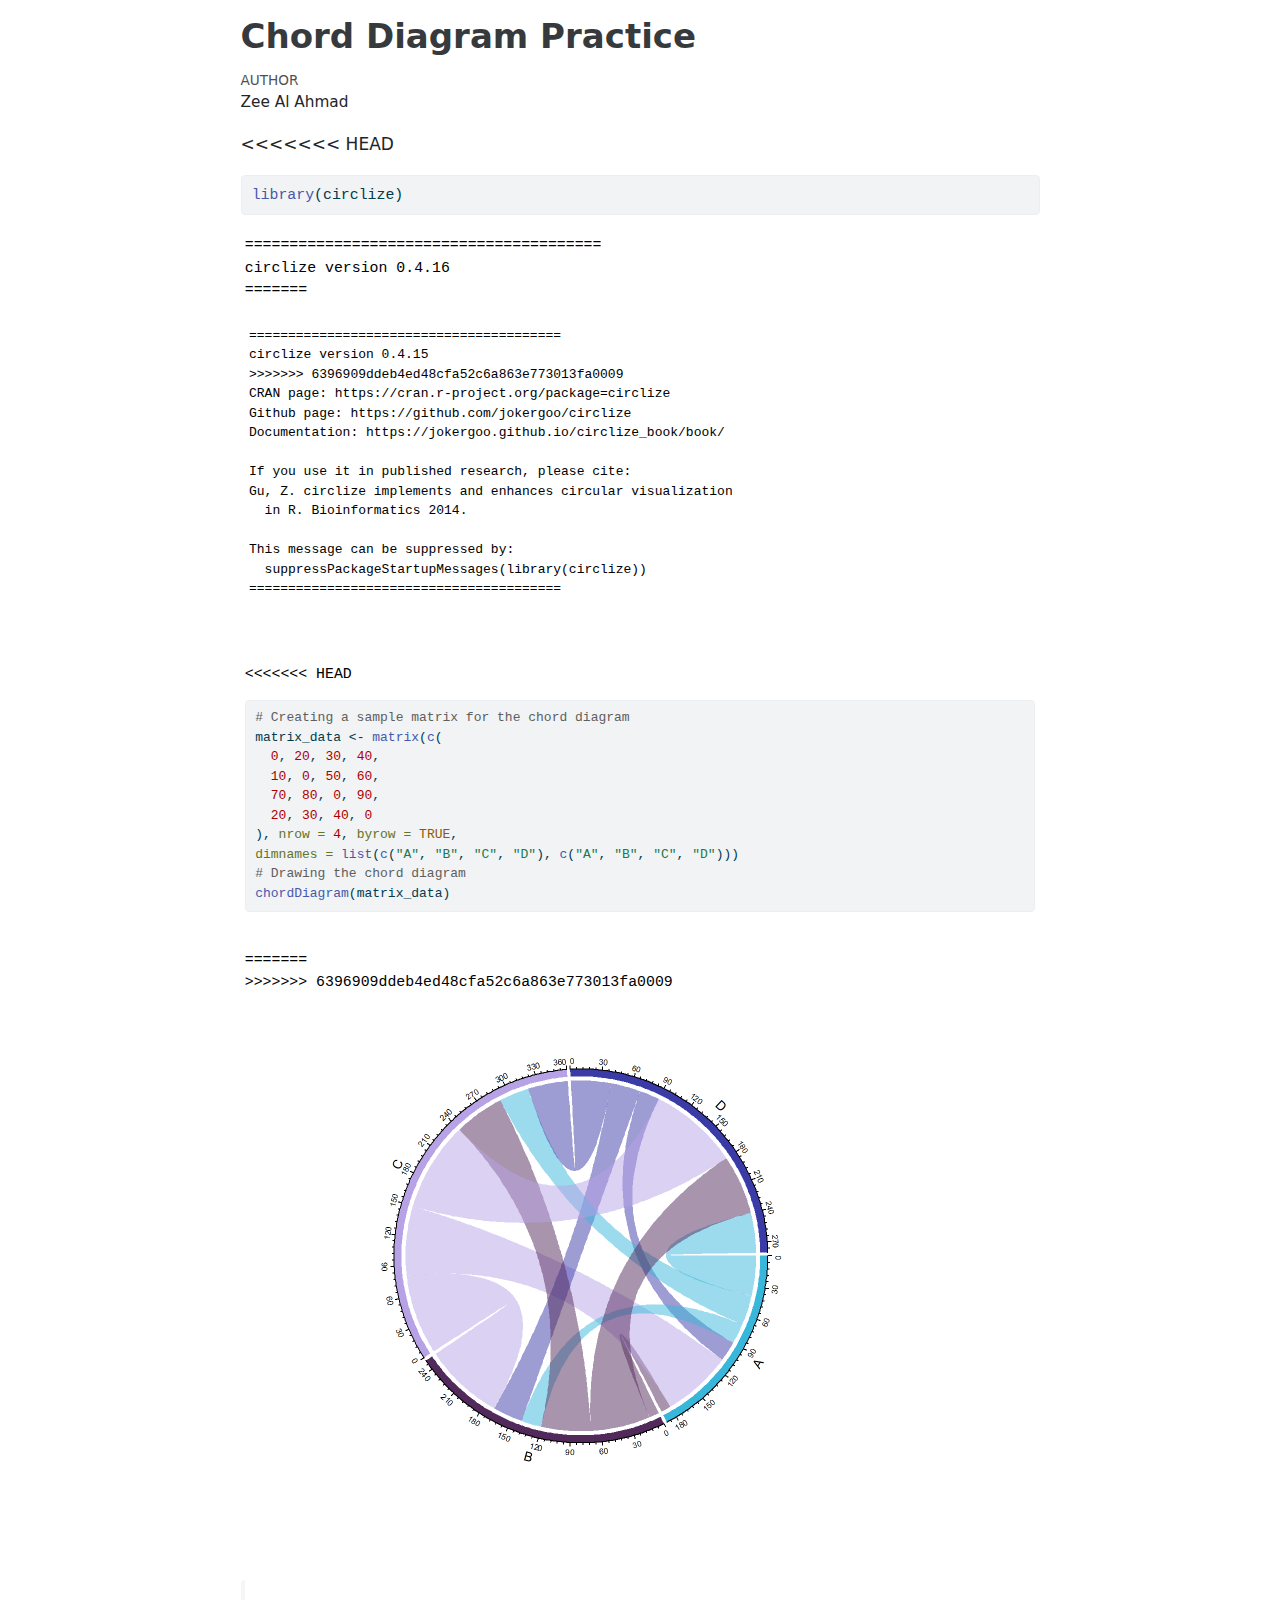
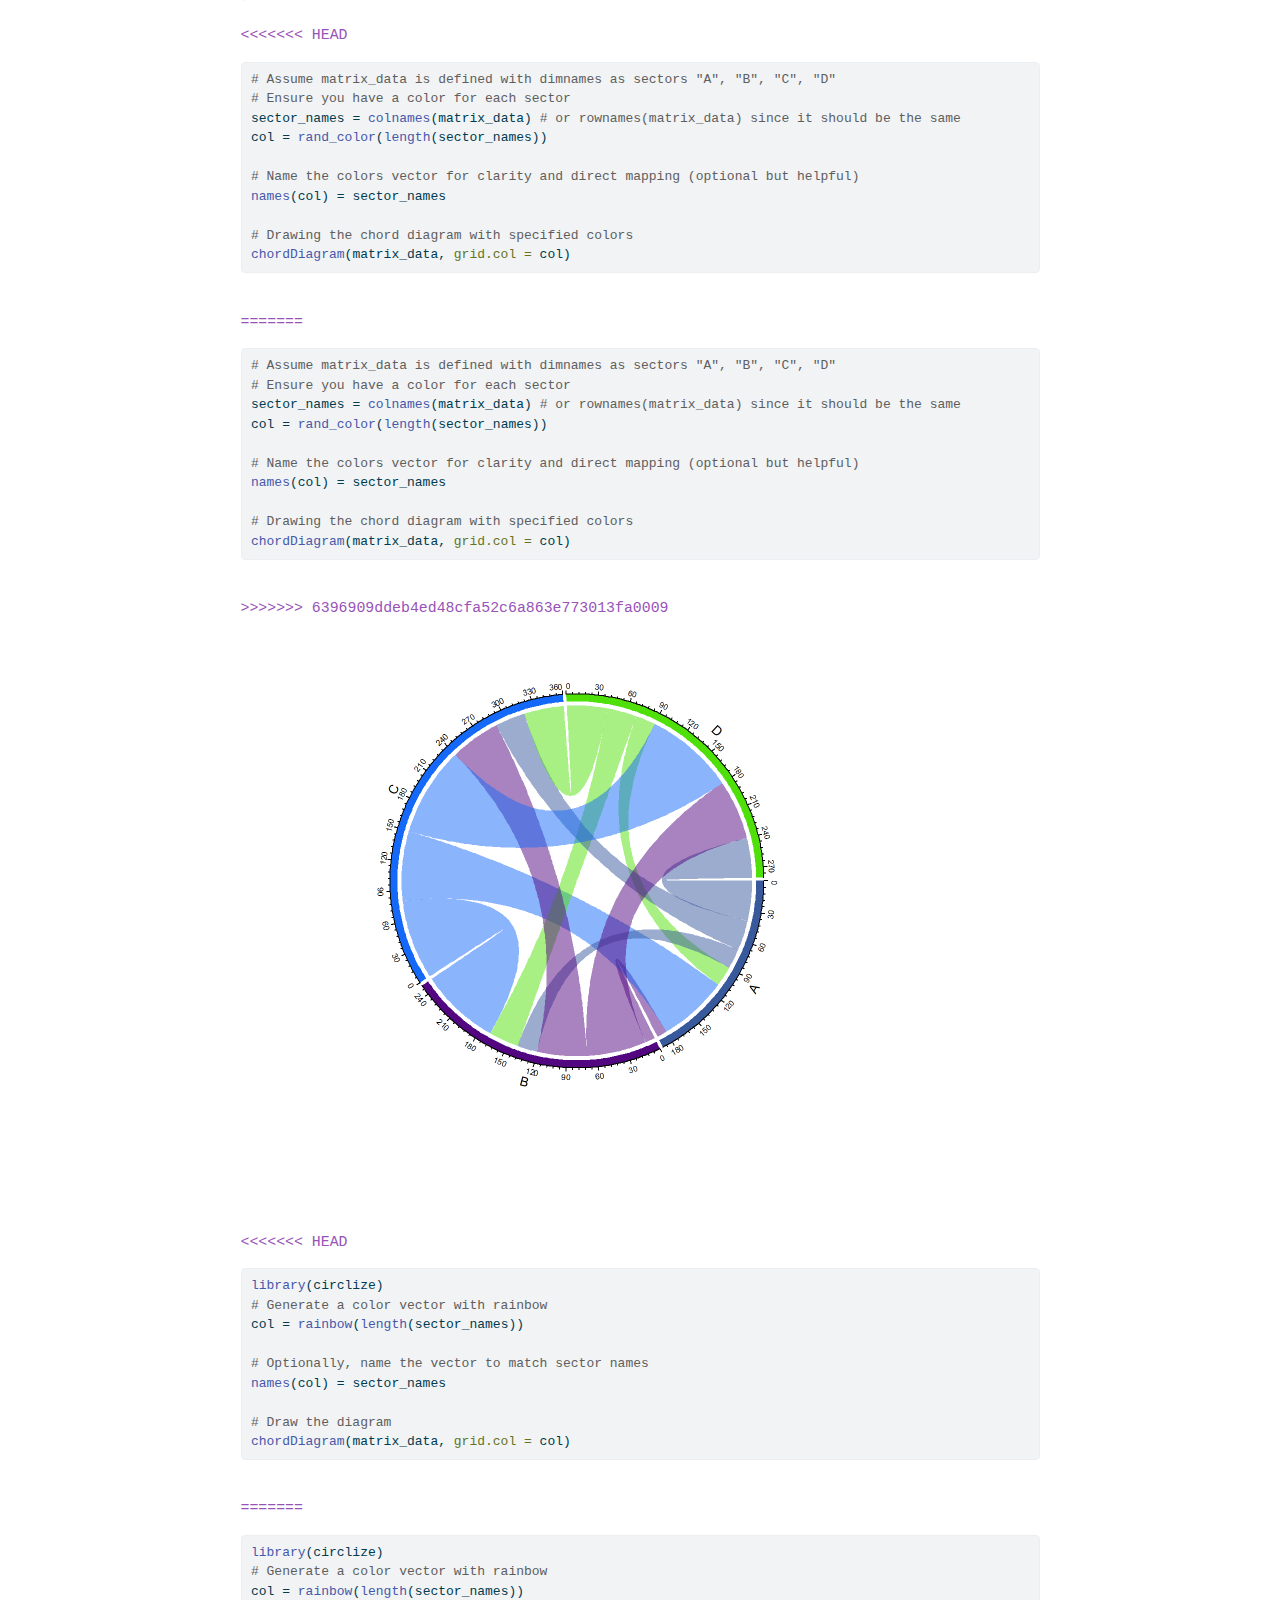
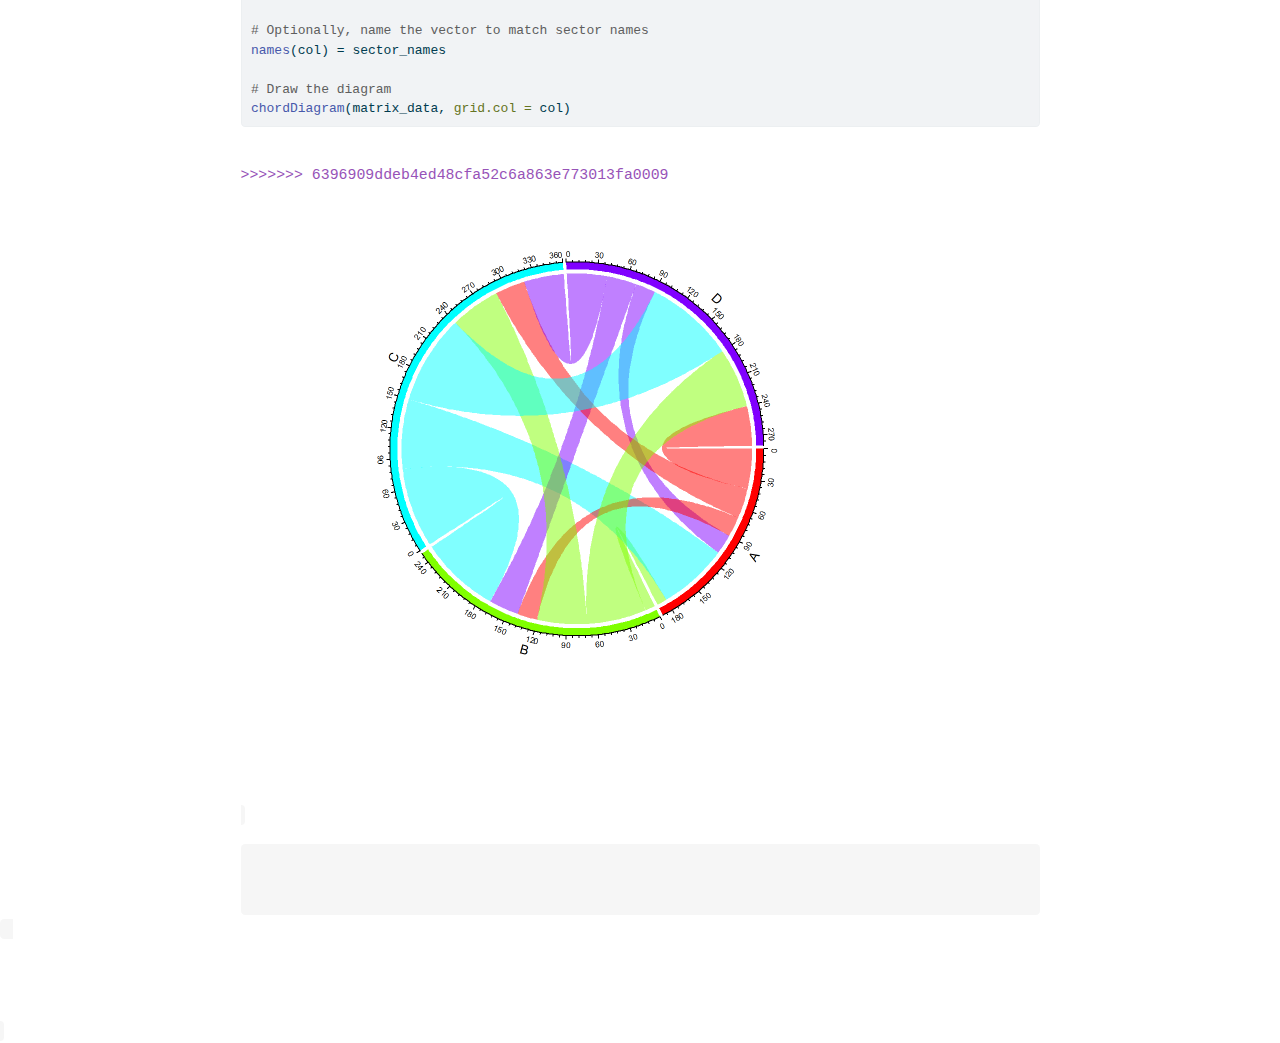
==== commit e746d87a: "chord files" ====
--- a/Chord Diagram Practice.html
+++ b/Chord Diagram Practice.html
@@ -102,10 +102,16 @@
 </header>
 
 <div class="cell">
+<<<<<<< HEAD
 <div class="sourceCode cell-code" id="cb1"><pre class="sourceCode r code-with-copy"><code class="sourceCode r"><span id="cb1-1"><a href="#cb1-1" aria-hidden="true" tabindex="-1"></a><span class="fu">library</span>(circlize)</span></code><button title="Copy to Clipboard" class="code-copy-button"><i class="bi"></i></button></pre></div>
 <div class="cell-output cell-output-stderr">
 <pre><code>========================================
 circlize version 0.4.16
+=======
+<div class="cell-output cell-output-stderr">
+<pre><code>========================================
+circlize version 0.4.15
+>>>>>>> 6396909ddeb4ed48cfa52c6a863e773013fa0009
 CRAN page: https://cran.r-project.org/package=circlize
 Github page: https://github.com/jokergoo/circlize
 Documentation: https://jokergoo.github.io/circlize_book/book/
@@ -118,6 +124,7 @@
   suppressPackageStartupMessages(library(circlize))
 ========================================</code></pre>
 </div>
+<<<<<<< HEAD
 <div class="sourceCode cell-code" id="cb3"><pre class="sourceCode r code-with-copy"><code class="sourceCode r"><span id="cb3-1"><a href="#cb3-1" aria-hidden="true" tabindex="-1"></a><span class="co"># Creating a sample matrix for the chord diagram</span></span>
 <span id="cb3-2"><a href="#cb3-2" aria-hidden="true" tabindex="-1"></a>matrix_data <span class="ot">&lt;-</span> <span class="fu">matrix</span>(<span class="fu">c</span>(</span>
 <span id="cb3-3"><a href="#cb3-3" aria-hidden="true" tabindex="-1"></a>  <span class="dv">0</span>, <span class="dv">20</span>, <span class="dv">30</span>, <span class="dv">40</span>,</span>
@@ -128,11 +135,14 @@
 <span id="cb3-8"><a href="#cb3-8" aria-hidden="true" tabindex="-1"></a><span class="at">dimnames =</span> <span class="fu">list</span>(<span class="fu">c</span>(<span class="st">"A"</span>, <span class="st">"B"</span>, <span class="st">"C"</span>, <span class="st">"D"</span>), <span class="fu">c</span>(<span class="st">"A"</span>, <span class="st">"B"</span>, <span class="st">"C"</span>, <span class="st">"D"</span>)))</span>
 <span id="cb3-9"><a href="#cb3-9" aria-hidden="true" tabindex="-1"></a><span class="co"># Drawing the chord diagram</span></span>
 <span id="cb3-10"><a href="#cb3-10" aria-hidden="true" tabindex="-1"></a><span class="fu">chordDiagram</span>(matrix_data)</span></code><button title="Copy to Clipboard" class="code-copy-button"><i class="bi"></i></button></pre></div>
+=======
+>>>>>>> 6396909ddeb4ed48cfa52c6a863e773013fa0009
 <div class="cell-output-display">
 <p><img src="Chord-Diagram-Practice_files/figure-html/unnamed-chunk-1-1.png" class="img-fluid" width="672"></p>
 </div>
 </div>
 <div class="cell">
+<<<<<<< HEAD
 <div class="sourceCode cell-code" id="cb4"><pre class="sourceCode r code-with-copy"><code class="sourceCode r"><span id="cb4-1"><a href="#cb4-1" aria-hidden="true" tabindex="-1"></a><span class="co"># Assume matrix_data is defined with dimnames as sectors "A", "B", "C", "D"</span></span>
 <span id="cb4-2"><a href="#cb4-2" aria-hidden="true" tabindex="-1"></a><span class="co"># Ensure you have a color for each sector</span></span>
 <span id="cb4-3"><a href="#cb4-3" aria-hidden="true" tabindex="-1"></a>sector_names <span class="ot">=</span> <span class="fu">colnames</span>(matrix_data) <span class="co"># or rownames(matrix_data) since it should be the same</span></span>
@@ -143,11 +153,24 @@
 <span id="cb4-8"><a href="#cb4-8" aria-hidden="true" tabindex="-1"></a></span>
 <span id="cb4-9"><a href="#cb4-9" aria-hidden="true" tabindex="-1"></a><span class="co"># Drawing the chord diagram with specified colors</span></span>
 <span id="cb4-10"><a href="#cb4-10" aria-hidden="true" tabindex="-1"></a><span class="fu">chordDiagram</span>(matrix_data, <span class="at">grid.col =</span> col)</span></code><button title="Copy to Clipboard" class="code-copy-button"><i class="bi"></i></button></pre></div>
+=======
+<div class="sourceCode cell-code" id="cb2"><pre class="sourceCode r code-with-copy"><code class="sourceCode r"><span id="cb2-1"><a href="#cb2-1" aria-hidden="true" tabindex="-1"></a><span class="co"># Assume matrix_data is defined with dimnames as sectors "A", "B", "C", "D"</span></span>
+<span id="cb2-2"><a href="#cb2-2" aria-hidden="true" tabindex="-1"></a><span class="co"># Ensure you have a color for each sector</span></span>
+<span id="cb2-3"><a href="#cb2-3" aria-hidden="true" tabindex="-1"></a>sector_names <span class="ot">=</span> <span class="fu">colnames</span>(matrix_data) <span class="co"># or rownames(matrix_data) since it should be the same</span></span>
+<span id="cb2-4"><a href="#cb2-4" aria-hidden="true" tabindex="-1"></a>col <span class="ot">=</span> <span class="fu">rand_color</span>(<span class="fu">length</span>(sector_names))</span>
+<span id="cb2-5"><a href="#cb2-5" aria-hidden="true" tabindex="-1"></a></span>
+<span id="cb2-6"><a href="#cb2-6" aria-hidden="true" tabindex="-1"></a><span class="co"># Name the colors vector for clarity and direct mapping (optional but helpful)</span></span>
+<span id="cb2-7"><a href="#cb2-7" aria-hidden="true" tabindex="-1"></a><span class="fu">names</span>(col) <span class="ot">=</span> sector_names</span>
+<span id="cb2-8"><a href="#cb2-8" aria-hidden="true" tabindex="-1"></a></span>
+<span id="cb2-9"><a href="#cb2-9" aria-hidden="true" tabindex="-1"></a><span class="co"># Drawing the chord diagram with specified colors</span></span>
+<span id="cb2-10"><a href="#cb2-10" aria-hidden="true" tabindex="-1"></a><span class="fu">chordDiagram</span>(matrix_data, <span class="at">grid.col =</span> col)</span></code><button title="Copy to Clipboard" class="code-copy-button"><i class="bi"></i></button></pre></div>
+>>>>>>> 6396909ddeb4ed48cfa52c6a863e773013fa0009
 <div class="cell-output-display">
 <p><img src="Chord-Diagram-Practice_files/figure-html/unnamed-chunk-2-1.png" class="img-fluid" width="672"></p>
 </div>
 </div>
 <div class="cell">
+<<<<<<< HEAD
 <div class="sourceCode cell-code" id="cb5"><pre class="sourceCode r code-with-copy"><code class="sourceCode r"><span id="cb5-1"><a href="#cb5-1" aria-hidden="true" tabindex="-1"></a><span class="fu">library</span>(circlize)</span>
 <span id="cb5-2"><a href="#cb5-2" aria-hidden="true" tabindex="-1"></a><span class="co"># Generate a color vector with rainbow</span></span>
 <span id="cb5-3"><a href="#cb5-3" aria-hidden="true" tabindex="-1"></a>col <span class="ot">=</span> <span class="fu">rainbow</span>(<span class="fu">length</span>(sector_names))</span>
@@ -157,6 +180,17 @@
 <span id="cb5-7"><a href="#cb5-7" aria-hidden="true" tabindex="-1"></a></span>
 <span id="cb5-8"><a href="#cb5-8" aria-hidden="true" tabindex="-1"></a><span class="co"># Draw the diagram</span></span>
 <span id="cb5-9"><a href="#cb5-9" aria-hidden="true" tabindex="-1"></a><span class="fu">chordDiagram</span>(matrix_data, <span class="at">grid.col =</span> col)</span></code><button title="Copy to Clipboard" class="code-copy-button"><i class="bi"></i></button></pre></div>
+=======
+<div class="sourceCode cell-code" id="cb3"><pre class="sourceCode r code-with-copy"><code class="sourceCode r"><span id="cb3-1"><a href="#cb3-1" aria-hidden="true" tabindex="-1"></a><span class="fu">library</span>(circlize)</span>
+<span id="cb3-2"><a href="#cb3-2" aria-hidden="true" tabindex="-1"></a><span class="co"># Generate a color vector with rainbow</span></span>
+<span id="cb3-3"><a href="#cb3-3" aria-hidden="true" tabindex="-1"></a>col <span class="ot">=</span> <span class="fu">rainbow</span>(<span class="fu">length</span>(sector_names))</span>
+<span id="cb3-4"><a href="#cb3-4" aria-hidden="true" tabindex="-1"></a></span>
+<span id="cb3-5"><a href="#cb3-5" aria-hidden="true" tabindex="-1"></a><span class="co"># Optionally, name the vector to match sector names</span></span>
+<span id="cb3-6"><a href="#cb3-6" aria-hidden="true" tabindex="-1"></a><span class="fu">names</span>(col) <span class="ot">=</span> sector_names</span>
+<span id="cb3-7"><a href="#cb3-7" aria-hidden="true" tabindex="-1"></a></span>
+<span id="cb3-8"><a href="#cb3-8" aria-hidden="true" tabindex="-1"></a><span class="co"># Draw the diagram</span></span>
+<span id="cb3-9"><a href="#cb3-9" aria-hidden="true" tabindex="-1"></a><span class="fu">chordDiagram</span>(matrix_data, <span class="at">grid.col =</span> col)</span></code><button title="Copy to Clipboard" class="code-copy-button"><i class="bi"></i></button></pre></div>
+>>>>>>> 6396909ddeb4ed48cfa52c6a863e773013fa0009
 <div class="cell-output-display">
 <p><img src="Chord-Diagram-Practice_files/figure-html/unnamed-chunk-3-1.png" class="img-fluid" width="672"></p>
 </div>
